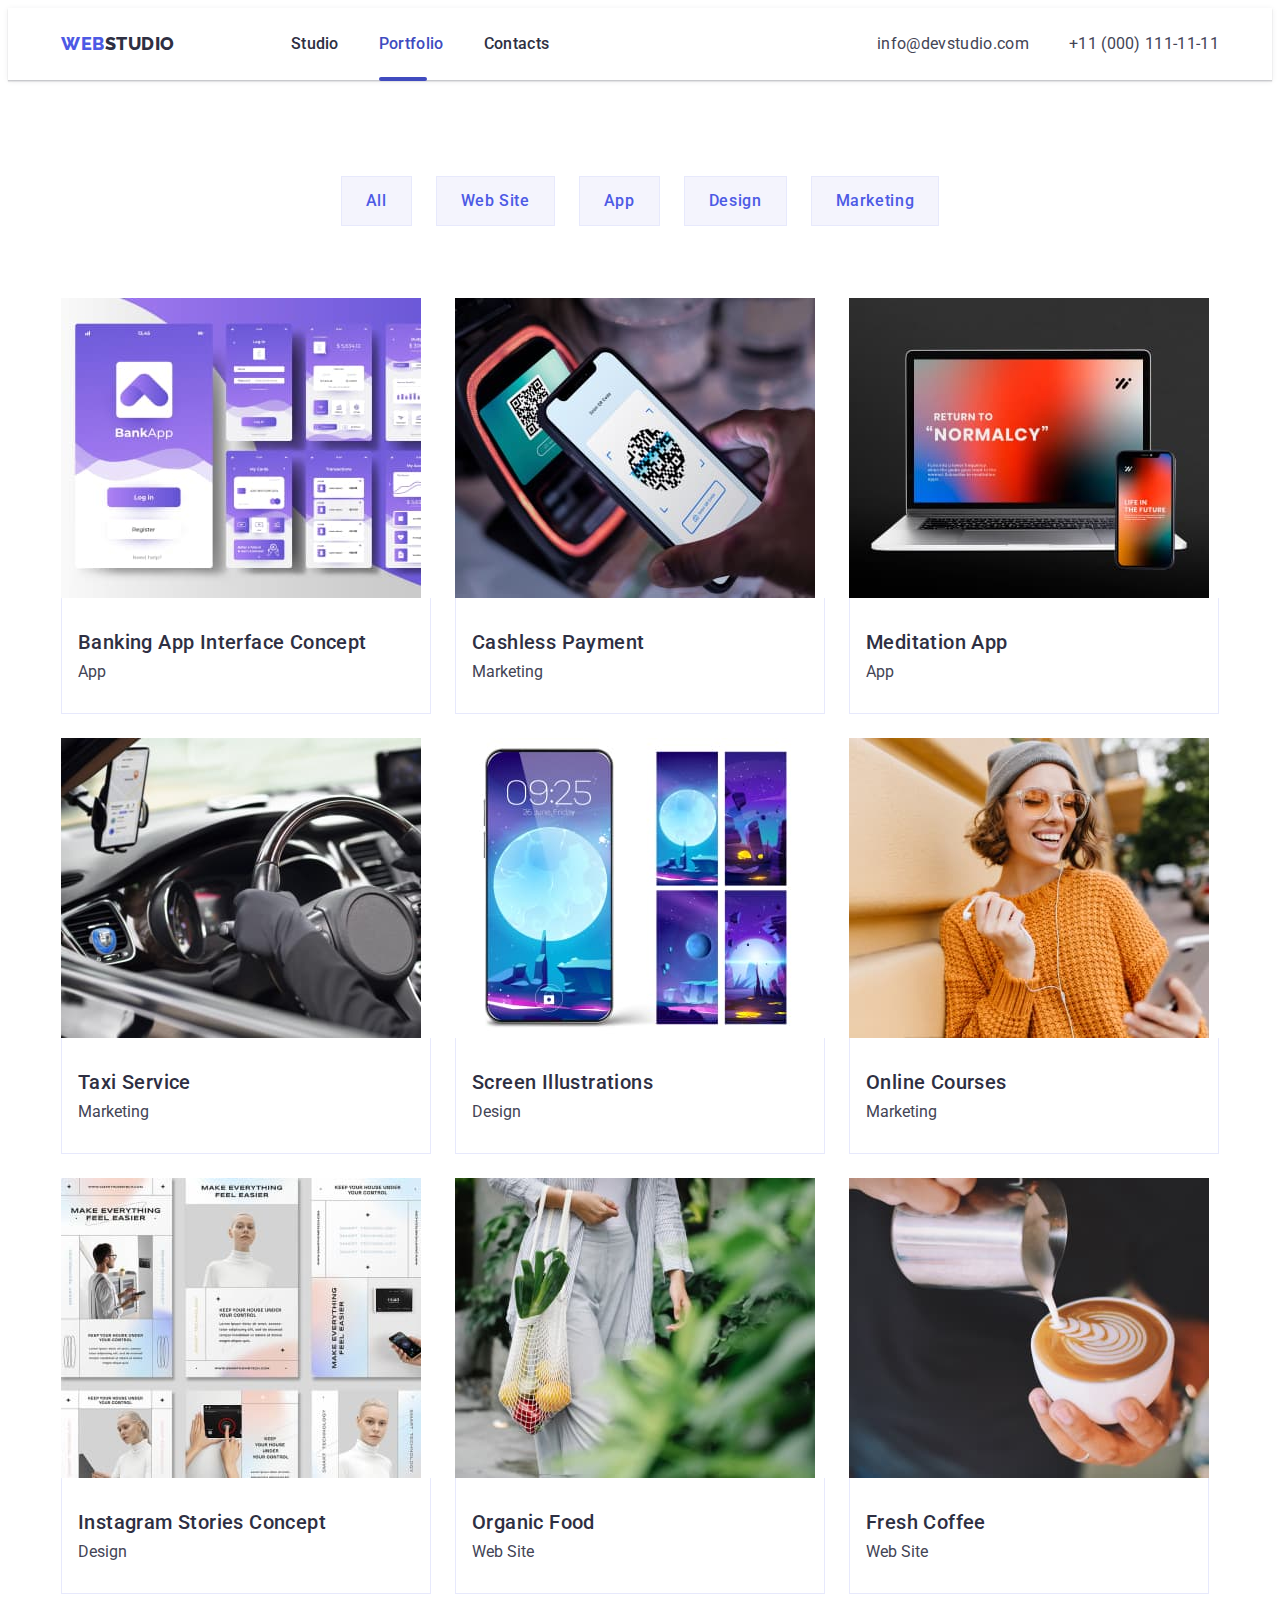
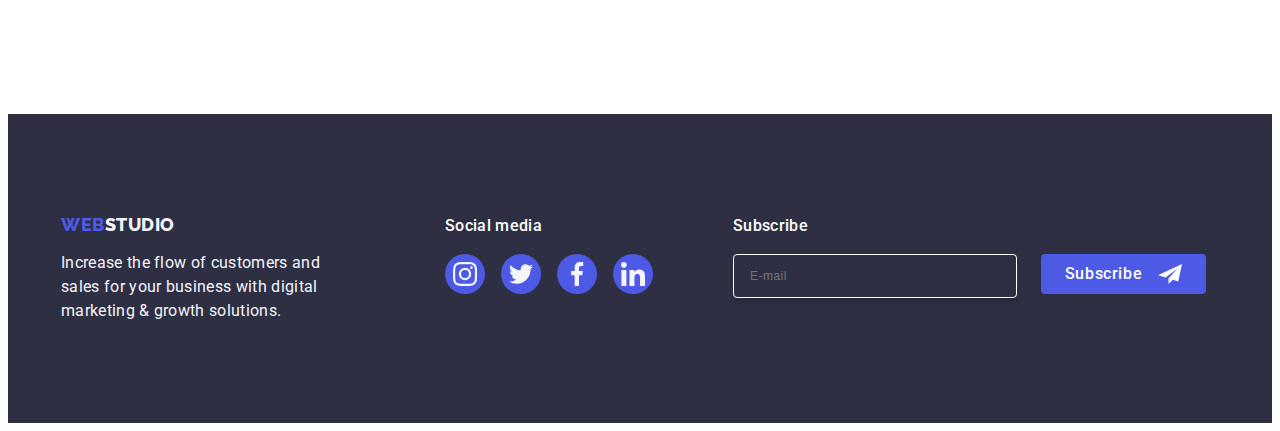
==== portfolio.html @ f2b0e75d "input" ====
<!DOCTYPE html>
<html lang="en">
  <head>
    <meta charset="UTF-8" />
    <meta name="viewport" content="width=device-width, initial-scale=1.0" />
    <title>WebStudio</title>
    <link rel="preconnect" href="https://fonts.googleapis.com" />
    <link rel="preconnect" href="https://fonts.gstatic.com" crossorigin />
    <link
      href="https://fonts.googleapis.com/css2?family=Raleway:wght@800&family=Roboto:wght@400;500;700;900&display=swap"
      rel="stylesheet"
    />
    <link
      rel="stylesheet"
      href="https://cdnjs.cloudflare.com/ajax/libs/modern-normalize/2.0.0/modern-normalize.min.css"
      integrity="sha512-4xo8blKMVCiXpTaLzQSLSw3KFOVPWhm/TRtuPVc4WG6kUgjH6J03IBuG7JZPkcWMxJ5huwaBpOpnwYElP/m6wg=="
      crossorigin="anonymous"
      referrerpolicy="no-referrer"
    />
    <link rel="stylesheet" href="./css/common.css" />
    <link rel="stylesheet" href="./css/reset.css" />
    <link rel="stylesheet" href="./css/styles.css" />
  </head>
  <body>
    <!-- Header section-->
    <header class="header">
      <div class="header-container container">
        <nav class="header-nav">
          <a class="logo link" href="./index.html">
            Web<span class="header-logo">Studio</span>
          </a>
          <ul class="header-list list">
            <li class="header-item">
              <a class="header-link link" href="./index.html">Studio</a>
            </li>
            <li class="header-item">
              <a class="header-link current link" href="./portfolio.html"
                >Portfolio</a
              >
            </li>
            <li class="header-item">
              <a class="header-link link" href="">Contacts</a>
            </li>
          </ul>
        </nav>
        <address class="header-address">
          <ul class="header-social list">
            <li class="header-post list">
              <a
                class="header-social-link link"
                href="mailto:info@devstudio.com"
                >info@devstudio.com</a
              >
            </li>

            <li class="header-phone list">
              <a class="header-social-link link" href="tel:+110001111111">
                +11 (000) 111-11-11
              </a>
            </li>
          </ul>
        </address>
      </div>
    </header>

    <main>
      <!-- Portfolio section-->
      <section class="portfolio">
        <div class="container">
          <h1 class="portfolio-title visually-hidden">Portfolio</h1>

          <ul class="portfolio-button-list list">
            <li class="portfolio-item">
              <button class="portfolio-button" type="button">All</button>
            </li>
            <li class="portfolio-item">
              <button class="portfolio-button" type="button">Web Site</button>
            </li>
            <li class="portfolio-item">
              <button class="portfolio-button" type="button">App</button>
            </li>
            <li class="portfolio-item">
              <button class="portfolio-button" type="button">Design</button>
            </li>
            <li class="portfolio-item">
              <button class="portfolio-button" type="button">Marketing</button>
            </li>
          </ul>

          <ul class="product-nav list">
            <li class="product-card">
              <a class="card-link link" href="">
                <div class="position-wrapper">
                  <img
                    src="./images/portfolio/img-1.jpg"
                    width="360"
                    alt="app"
                  />
                  <p class="overlay-text">
                    14 Stylish and User-Friendly App Design Concepts · Task
                    Manager App · Calorie Tracker App · Exotic Fruit Ecommerce
                    App · Cloud Storage App
                  </p>
                </div>
                <div class="gal-product">
                  <h2 class="section-title">Banking App Interface Concept</h2>
                  <p class="product-text">App</p>
                </div>
              </a>
            </li>
            <li class="product-card">
              <a class="card-link link" href="">
                <div class="position-wrapper">
                  <img
                    src="./images/portfolio/img-2.jpg"
                    width="360"
                    alt="telepfon"
                  />
                  <p class="overlay-text">
                    14 Stylish and User-Friendly App Design Concepts · Task
                    Manager App · Calorie Tracker App · Exotic Fruit Ecommerce
                    App · Cloud Storage App
                  </p>
                </div>
                <div class="gal-product">
                  <h2 class="section-title">Cashless Payment</h2>
                  <p class="product-text">Marketing</p>
                </div>
              </a>
            </li>
            <li class="product-card">
              <a class="card-link link" href="">
                <div class="position-wrapper">
                  <img
                    src="./images/portfolio/img-3.jpg"
                    width="360"
                    alt="computer"
                  />
                  <p class="overlay-text">
                    14 Stylish and User-Friendly App Design Concepts · Task
                    Manager App · Calorie Tracker App · Exotic Fruit Ecommerce
                    App · Cloud Storage App
                  </p>
                </div>
                <div class="gal-product">
                  <h2 class="section-title">Meditation App</h2>
                  <p class="product-text">App</p>
                </div>
              </a>
            </li>
            <li class="product-card">
              <a class="card-link link" href="">
                <div class="position-wrapper">
                  <img
                    src="./images/portfolio/img-4.jpg"
                    width="360"
                    alt="car"
                  />
                  <p class="overlay-text">
                    14 Stylish and User-Friendly App Design Concepts · Task
                    Manager App · Calorie Tracker App · Exotic Fruit Ecommerce
                    App · Cloud Storage App
                  </p>
                </div>
                <div class="gal-product">
                  <h2 class="section-title">Taxi Service</h2>
                  <p class="product-text">Marketing</p>
                </div>
              </a>
            </li>
            <li class="product-card">
              <a class="card-link link" href="">
                <div class="position-wrapper">
                  <img
                    src="./images/portfolio/img-5.jpg"
                    width="360"
                    alt="moon"
                  />
                  <p class="overlay-text">
                    14 Stylish and User-Friendly App Design Concepts · Task
                    Manager App · Calorie Tracker App · Exotic Fruit Ecommerce
                    App · Cloud Storage App
                  </p>
                </div>
                <div class="gal-product">
                  <h2 class="section-title">Screen Illustrations</h2>
                  <p class="product-text">Design</p>
                </div>
              </a>
            </li>
            <li class="product-card">
              <a class="card-link link" href="">
                <div class="position-wrapper">
                  <img
                    src="./images/portfolio/img-6.jpg"
                    width="360"
                    alt="girl"
                  />
                  <p class="overlay-text">
                    14 Stylish and User-Friendly App Design Concepts · Task
                    Manager App · Calorie Tracker App · Exotic Fruit Ecommerce
                    App · Cloud Storage App
                  </p>
                </div>
                <div class="gal-product">
                  <h2 class="section-title">Online Courses</h2>
                  <p class="product-text">Marketing</p>
                </div>
              </a>
            </li>
            <li class="product-card">
              <a class="card-link link" href="">
                <div class="position-wrapper">
                  <img
                    src="./images/portfolio/img-7.jpg"
                    width="360"
                    alt="pages"
                  />
                  <p class="overlay-text">
                    14 Stylish and User-Friendly App Design Concepts · Task
                    Manager App · Calorie Tracker App · Exotic Fruit Ecommerce
                    App · Cloud Storage App
                  </p>
                </div>
                <div class="gal-product">
                  <h2 class="section-title">Instagram Stories Concept</h2>
                  <p class="product-text">Design</p>
                </div>
              </a>
            </li>
            <li class="product-card">
              <a class="card-link link" href="">
                <div class="position-wrapper">
                  <img
                    src="./images/portfolio/img-8.jpg"
                    width="360"
                    alt="organic food"
                  />
                  <p class="overlay-text">
                    14 Stylish and User-Friendly App Design Concepts · Task
                    Manager App · Calorie Tracker App · Exotic Fruit Ecommerce
                    App · Cloud Storage App
                  </p>
                </div>
                <div class="gal-product">
                  <h2 class="section-title">Organic Food</h2>
                  <p class="product-text">Web Site</p>
                </div>
              </a>
            </li>
            <li class="product-nav">
              <a class="card-link link" href="">
                <div class="position-wrapper">
                  <img
                    src="./images/portfolio/img-9.jpg"
                    width="360"
                    alt="cup of Coffee"
                  />
                  <p class="overlay-text">
                    14 Stylish and User-Friendly App Design Concepts · Task
                    Manager App · Calorie Tracker App · Exotic Fruit Ecommerce
                    App · Cloud Storage App
                  </p>
                </div>
                <div class="gal-product">
                  <h2 class="section-title">Fresh Coffee</h2>
                  <p class="product-text">Web Site</p>
                </div>
              </a>
            </li>
          </ul>
        </div>
      </section>
    </main>
    <!-- Footer section-->
    <footer class="footer">
      <div class="container">
        <div class="footer-left">
          <a class="logo link" href="./index.html">
            Web<span class="footer-link">Studio</span>
          </a>
          <p class="footer-text">
            Increase the flow of customers and sales for your business with
            digital marketing & growth solutions.
          </p>
        </div>
        <div class="footer-center">
          <p class="media-text">Social media</p>
          <ul class="footer-list-icon list">
            <li class="footer-item-icon">
              <a href="" class="footer-icon-link">
                <svg class="footer-social-icon" width="24" height="24">
                  <use href="./images/icons.svg#icon-instagram"></use>
                </svg>
              </a>
            </li>
            <li class="footer-item-icon">
              <a href="" class="footer-icon-link">
                <svg class="footer-social-icon" width="24" height="24">
                  <use href="./images/icons.svg#icon-twitter"></use>
                </svg>
              </a>
            </li>
            <li class="footer-item-icon">
              <a href="" class="footer-icon-link">
                <svg class="footer-social-icon" width="24" height="24">
                  <use href="./images/icons.svg#icon-facebook"></use>
                </svg>
              </a>
            </li>
            <li class="footer-item-icon">
              <a href="" class="footer-icon-link">
                <svg class="footer-social-icon" width="24" height="24">
                  <use href="./images/icons.svg#icon-linkedin"></use>
                </svg>
              </a>
            </li>
          </ul>
        </div>
        <div class="footer-right">
          <p class="media-text">Subscribe</p>

          <form class="footer-form" name="subscribe-form">
            <label class="footer-label" for="subscribe_user_email">
              <input
                class="footer-input"
                type="email"
                name="subscribe-user-email"
                placeholder="E-mail"
                required
              />
            </label>
            <button class="footer-btn" type="submit">
              Subscribe
              <svg class="footer-subsc-icon" width="24" height="24">
                <use href="./images/icons.svg#icon-subscribe"></use>
              </svg>
            </button>
          </form>
        </div>
      </div>
    </footer>

    <!-- Libs -->
    <script src="./js/inputmask.min.js"></script>
    <!-- Custom js files -->
    <script src="./js/form.js"></script>
    <script src="./js/modal.js"></script>
  </body>
</html>
---- css/common.css ----
:root {
    --primary-font: Roboto, sans-serif;
    --secondary-font: Raleway, sans-serif;
    --text-color: #434455;
    --color-primary: #FFFFFF;
    --text-color-secondary: #4D5AE5;
    --color-secondary: #404bbf;
    --accent-color: #2E2F42;
    --color-light: #F4F4FD;
    --icon-second: #8E8F99;
    --icon-color-button: #31D0AA;
   
    /* Other */
    --items: 4;
    --indent-col: 32px;
    --indent-row: 32px;
    --idx-icon: 10;
    --idx-header: 100;
    --idx-modal: 1000;
    
    --trns-fast: 300ms ease;
    --trns-slow: 800ms ease-out;
}


img {
    display: block;
}
body {
    font-family: var(--primary-font);
    color: var(--text-color);
    background-color: var(--color-primary);
}

a {
    text-decoration: none;
}
 .container {
    max-width: 1158px;
    margin-left: auto;
    margin-right: auto ;
    padding-left: 15px;
    padding-right: 15px;
} 
.visually-hidden {
    position: absolute;
    width: 1px;
    height: 1px;
    margin: -1px;
    border: 0;
    padding: 0;
    white-space: nowrap;
    clip-path: inset(100%);
    clip: rect(0 0 0 0);
    overflow: hidden;
}
/* Overlay text styles */
.overlay {
    position: absolute;
    top: 0;
    left: 0;
    transform: translateY(100%);

    width: 100%;
    height: 100%;
    padding: 40px;
    display: flex;
    align-items: center;
    justify-content: center;

    background-image: linear-gradient rgba(46, 47, 66, 0.7),rgba(46,47,66,0.7);
    backdrop-filter: blur(8px);
    border-radius: 15px 15px 0px 0px;

    transition: transform var(--trns-slow);
}
---- css/styles.css ----
/* Header */
.header {
    background-color: var(--color-primary);
    box-shadow: 0px 2px 1px rgba(46, 47, 66, 0.08), 0px 1px 1px rgba(46, 47, 66, 0.16), 0px 1px 6px rgba(46, 47, 66, 0.08);
}

.header-nav {
    display: inline-flex;
    align-items: center;
    gap: 40px;
}
.header-container {
    display: flex;
    align-items: center;
    justify-content: space-between;
}
.logo {
    color: var(--text-color-secondary);
    font-size: 18px;
    font-family: var(--secondary-font);
    font-weight: 800;
    letter-spacing: 0.54px;
    line-height: 1.17;
    text-transform: uppercase;
    display: flex;
    align-items: center;
    margin-right: 76px;
 
}

.header-logo {
    color: var(--accent-color);
}

.header-list {
    display: flex;
    align-items: center;
    justify-content: space-between;
    gap: 40px;
    color: var(--color-secondary);
}

.header-item {
    color: var(--accent-color);
    font-family: var(--primary-font);
    font-size: 16px;
    line-height: 24px;
    font-weight: 500;
    letter-spacing: 0.32px;
}

.header-link {
    font-weight: 500;
    font-size: 16px;
    line-height: 1.5;
    letter-spacing: 0.02em;
    color: var(--color-secondary);
    display: block;
    padding: 24px 0;
    position: relative;
    transition: color 250ms cubic-bezier(0.4, 0, 0.2, 1);
}

.header-link::after {
    content: "";
    position: absolute;
    
    display: block;
    width: 48px;
    height: 4px;
    left: 0;
    bottom: -1px;
    border-radius: 2px;

}
.header-link.current::after,
.header-link:active::after {
    background-color: var(--color-secondary);
}
.header-address {
   font-style: normal;
}

.header-social {
    display: flex;
    gap: 40px;
}
.wrapper{
    display: flex;
    align-items: flex-start;
    gap: 40px;
}
.header-post {
    transition: color 250ms cubic-bezier(0.4, 0, 0.2, 1);
}

.header-post-wrapper {
    display: flex;
}
.header-post-wrapper {
    display: flex;
}
.header-social-link {
    line-height: 1.5;
    letter-spacing: 0.02em;
    color: var(--text-color);
    display: block;
    padding: 24px 0;
    transition: color 250ms cubic-bezier(0.4, 0, 0.2, 1);
}

.header-phone {}

header-nav > ul {
    list-style: none;
}
.header-item > a {
    color: var(--accent-color);
    font-size: 16px;
    font-family: var(--primary-font);
    font-weight: 500;
    letter-spacing: 0.32px;
    line-height: 24px;
}
.header-link.current{
    color: var(--color-secondary);
}
.header-social > a {
    font-family: var(--primary-font);
    font-size: 16px;
    font-weight: 400;    
}

.header-social-link:hover, 
.header-social-link:focus {
    color: var(--color-secondary);
}

.header-nav .header-link:hover, 
.header-nav .header-link:focus {
    color: var(--color-secondary);
}

/* Hero section*/

.hero {
    background: var(--accent-color);
    padding: 188px 0;
    
   
    background-image: linear-gradient(rgba(46, 47, 66, 0.7), rgba(46, 47, 66, 0.7)), url(../images/hero/img-name.jpg);
    width: 1440px;
    background-repeat: no-repeat;
    background-position: center;
    background-size: cover;
    margin: 0 auto;
    max-width: 1440px;
    flex-shrink: 0;
    
}

.hero-title {
    color: var(--color-primary);
    
    font-family: var(--primary-font);
    font-size: 56px;
    font-weight: 700;
    letter-spacing: 1.12px;
    line-height: 1.07;
    text-align: center;
    
    letter-spacing: 0.02em;
    
    
    display: block;
    margin: 0 auto;
    max-width: 496px;
    text-align: center;
    margin-bottom: 48px;
    font-style: normal;
    

}
.hero-button {
    font-family: var(--primary-font);
    background: var(--text-color-secondary);
    color: var(--color-primary);
    font-weight: 500;
    font-size: 16px;
    line-height: 1.5;
    letter-spacing: 0.04em; 
    display: block;
    min-width: 169px;
    height: 56px;
    border: none;
    border-radius: 4px;
    margin: 0 auto;
    transition: background-color 250ms  cubic-bezier(0.4, 0, 0.2, 1);
}

.hero-button:hover,
.hero-button:focus {
    background-color: var(--color-secondary);
}
 
/* Feature section*/
.feature {
    padding: 120px 0;
}
.feature-wrapper {
    display: flex;
    align-items: center;
    justify-content: center;
    height: 112px;
    background-color: var(--color-light);
    border-radius: 4px;
    margin-bottom: 8px;

}
.feature-title {
    font-weight: 500;
    font-size: 20px;
    line-height: 1.2;
    letter-spacing: 0.02em;
    color: var(--accent-color);
}

.feature-icon {
    flex-shrink: 0;    
}
.feature-list {
    display: flex;
    gap: 24px; 
    align-items: center;
    justify-content: space-between;
}

.feature-item {
    flex-basis: calc((100% - 72px) / 4);

}

.feature-subtitle {
    font-weight: 500;
    font-size: 20px;
    letter-spacing: 0.02em;
    line-height: 1.2;
    color: var(--accent-color);
    margin-bottom: 8px;
}

.feature-text {
    line-height: 1.5;
    letter-spacing: 0.02em;
}


/* Made section */

.made {
    padding: 0 0 120px;
}
.made-subtitle {
    font-size: 36px;
    line-height: 1.11;
    text-align: center;
    text-transform: capitalize;
    color: var(--accent-color);
    margin-bottom: 72px;
}
.made-list {
    display: flex;
    gap: 24px;
}
.made-item {
    width: calc((100% - 48px) / 3);
}



/* Team section */

.team {
    background-color: var(--color-light);
    padding: 120px 0;
}
.team-img{

}
.team-title {
    font-size: 36px;
    line-height: 1.11;
    text-align: center;
    letter-spacing: 0.02em;
    text-transform: capitalize;
    color: var(--accent-color);;
    margin-bottom: 72px;
}

.team-list {
    display: flex;
    gap: 24px;
}

.team-item {
    background-color: var(--color-primary);
    width: calc((100% - 72px) / 4);
    border-radius: 0px 0px 4px 4px;
    box-shadow: 0px 1px 6px rgba(46, 47, 66, 0.08),
        0px 1px 1px rgba(46, 47, 66, 0.16),
        0px 2px 1px rgba(46, 47, 66, 0.08);
}
.team-wrapper{
    padding: 32px 0;
}
.team-subtitle {
    font-weight: 500;
    font-size: 20px;
    line-height: 1.2;
    letter-spacing: 0.02em;
    color: var(--accent-color);
    text-align: center;
    margin-bottom: 8px
}

.team-text {
    font-size: 16px;
    line-height: 1.5;
    letter-spacing: 0.02em;
    text-align: center;
    margin-bottom: 8px
}
.social-list-icon{
    display: flex;
    gap: 24px;
    justify-content: center;
    
}

.social-link-icon{
    display: flex;
    width: 100%;
    height: 100%;
    background-color: var(--text-color-secondary);
    border-radius: 50%;
    align-items: center;
    justify-content: center;
    transition: background-color 250ms cubic-bezier(0.4, 0, 0.2, 1);

}

.social-link-icon:hover,
.social-link-icon:focus {
    background-color: var(--color-secondary);
}
.social-icon {
    fill: var(--color-light);
    width: 16px;
    height: 16px;
}
.social-item-icon{
    width: 40px;
    height: 40px;
}

.social-list-icon:hover,
.social-list-icon:focus {
color: var(--icon-color-button);
}
/* Customers section */
.customers{
    padding: 120px 0;
}
.customers-title{
    font-size: 36px;
    line-height: 1.11;
    text-align: center;
    letter-spacing: 0.02em;
    text-transform: capitalize;
    color: var(--accent-color);
    margin-bottom: 72px;
}
.customers-list {
    display: flex;
    gap: 24px;
    width: 100%;
    height: 100%;
    justify-content: center;
    align-items: center;
    
}
.customers-item{
    height: 88px;
    width: calc((100% - 120px) / 6);
    color: var(--icon-second);
}
.customers-link{
    width: 100%;
    height: 100%;
    border: 1px solid var(--icon-second);
    border-radius: 4px;
    display: flex;
    align-items: center;
    justify-content: center;
    color: var(--icon-second);
    fill: currentColor;
    transition: border-color 250ms cubic-bezier(0.4, 0, 0.2, 1),
        color 250ms cubic-bezier(0.4, 0, 0.2, 1);
}
.customers-link:hover {
    border-color: var(--color-secondary);
    color: var(--color-secondary);
}
.customers-link:focus {
    border-color: var(--color-secondary);
    color: var(--color-secondary);
}

.customers-icon{
    fill: currentColor;
}

/* Portfolio section */
 
.portfolio {
    padding-top: 96px;
    padding-bottom: 120px;
}



.portfolio-button-list {
    display: flex;
    justify-content: center;
    gap: 24px;
    margin-bottom: 72px;
    
 }

.portfolio-item {
    
}

.portfolio-button {
    font-family: var(--primary-font);
    font-weight: 500;
    font-size: 16px;
    line-height: 1.5;
    letter-spacing: 0.04em;
    color: var(--text-color-secondary);
    background-color: var(--color-light);
    cursor: pointer;
    padding: 12px 24px;
    border: 1px solid #e7e9fc;
    transition: color 250ms cubic-bezier(0.4, 0, 0.2, 1),
    background-color 250ms cubic-bezier(0.4, 0, 0.2, 1),
    border-color 250ms cubic-bezier(0.4, 0, 0.2, 1),
    box-shadow 250ms cubic-bezier(0.4, 0, 0.2, 1);

 }
.portfolio-button:hover, 
.portfolio-button:focus {
    color: var(--color-primary);
    background-color: var(--color-secondary);
    border: 1px solid;
    border-radius: 4px;
    border: 1px solid transparent;
    box-shadow: 0px 3px 1px rgba(0, 0, 0, 0.1), 0px 2px 1px rgba(0, 0, 0, 0.08), 0px 2px 2px rgba(0, 0, 0, 0.12);
    transform: translateY(0%);
    transform: translateY(0%);
}
.product-nav {
    display: flex;
    flex-wrap: wrap;
    column-gap: 24px;
    row-gap: 48px;
    gap: 24px;
 }
.position-wrapper {
    position: relative;
    overflow: hidden;
}
.product-card {
    width: calc((100% - 48px) / 3);
 }

.card-link {
    display: block;
    transition: box-shadow 250ms cubic-bezier(0.4, 0, 0.2, 1);
}
.card-link:hover,
.card-link:focus{
    box-shadow: 0px 1px 6px rgba(46, 47, 66, 0.08), 0px 1px 1px rgba(46, 47, 66, 0.16), 0px 2px 1px rgba(46, 47, 66, 0.08);

}
.card-link:hover .overlay-text,
.card-link:focus .overlay-text {
    transform: translateY(0%);
}
.gal-product {
    padding: 32px 16px;
    border: 1px solid #e7e9fc;
    border-top: none;  
}

.section-title {
    font-weight: 500;
    font-size: 20px;
    line-height: 1.2;
    letter-spacing: 0.02em;
    color: var(--accent-color);
    margin-bottom: 8px;
 }

.overlay-text {
    position: absolute;
    top: 0;
    left: 0;
    width: 100%;
    height: 100%;
    display: flex;
    justify-content: center;
    padding: 40px 32px;
    transform: translateY(100%);
    color: var(--color-light);
    font-family: Roboto;
    font-size: 16px;
    line-height: 24px;
    letter-spacing: 0.32px;
    background-color: var(--text-color-secondary);
    transition: transform 250ms cubic-bezier(0.4, 0, 0.2, 1); 
 }
.product-text{
    color: var(--text-color);
}
.gal-product .product-text,
.gal-product .section-title {
    text-align: left;
}

    /*Footer*/
.footer{
   background: var(--accent-color); 
}
.footer > .container{
    display: flex;
    align-items: baseline;
    padding: 100px 0;
}

.footer-left {
    margin-right: 120px; 
}
.footer-center { 
      margin-right: 80px;   
}
footer .logo {
    display: inline-block;
    margin-bottom: 16px;
}

.footer-link {
    color: var(--color-light);
    display: inline-block;
}

.footer-text {
    color: var(--color-light);
    letter-spacing: 0.02em;
    line-height: 1.5;
    width: 264px;
}

.media-text {
    color: var(--color-primary);
    font-size: 16px;
    font-weight: 500;
    line-height: 1.5;
    letter-spacing: 0.02em;
    margin-bottom: 16px;

}
.footer-list-icon {
    display: flex;
    gap: 16px;
    justify-content: space-between;
}

.footer-item-icon {
    display: flex;
    align-items: center;
    justify-content: center;
    width: 40px;
    height: 40px;
    border-radius: 50%;
    transition: background-color 250ms cubic-bezier(0.4, 0, 0.2, 1);
}
.footer-icon-link {
    display: flex;
    align-items: center;
    justify-content: center;
    width: 100%;
    height: 100%;
    border-color: var(--text-color-secondary);
    border-radius: 50%;
    background-color: var(--text-color-secondary);
    transition: background-color 250ms cubic-bezier(0.4, 0, 0.2, 1);
}
.footer-icon-link:hover{
    background-color: var(--icon-color-button);
}
.footer-icon-link:focus{
    background-color: var(--icon-color-button);
}
.footer-social-icon {
    fill: var(--color-light);
}

.footer-form{
    display: flex;
    gap: 24px;
}
.footer-label{}

.footer-input{
    width: 264px;
    height: 40px;
    border: 1px solid var(--color-primary);
    background-color: transparent;
    font-size: 12px;
    line-height: 1.5;
    letter-spacing: 0.04em;
    padding-left: 16px;
    box-shadow: 0px 4px 4px 0px rgba(0, 0, 0, 0.15);
    border-radius: 4px;
    color: var(--color-primary);
}

.footer-btn{
    display: flex;
    justify-content: center;
    align-items: center;
    font-family: var(--primary-font);
    min-width: 165px;
    height: 40px;
    font-size: 16px;
    font-weight: 500;
    line-height: 1.5;
    letter-spacing: 0.04em;
    color: var(--color-primary);
    cursor: pointer;
    background-color: var(--text-color-secondary);
    border: none;
    border-radius: 4px;
    
}
.footer-subsc-icon{
    margin-left: 16px;
}
/**
  |============================
  | Modal window
  |============================
*/
.backdrop {
    position: fixed;
    top: 0;
    left: 0;
    width: 100%;
    height: 100%;
    
    background-color: rgba(46,47,66,0.4);
    backdrop-filter: blur(2px);
    transition: opacity 250ms cubic-bezier(0.4, 0, 0.2, 1), visibility 250ms cubic-bezier(0.4, 0, 0.2, 1);
}
.is-hidden {
    opacity: 0;
    pointer-events: none;
    visibility: hidden;
}



.modal {
    padding: 72px 24px 24px 24px;
    position: absolute;
    top: 50%;
    left: 50%;
    transform: translate(-50%, -50%) scale(1);
    width: 408px;
    min-height: 584px;
    box-shadow: 0px 1px 1px rgba(0, 0, 0, 0.14), 0px 1px 3px rgba(0, 0, 0, 0.12), 0px 2px 1px rgba(0, 0, 0, 0.2);
    border-radius: 4px;
    background-color: #fcfcfc;
    opacity: 1;
    transition: transform 250ms cubic-bezier(0.4,0,0.2,1);
}
.backdrop.is-hidden .modal {
    
    transform: translateX(-50%) translateY(-70%);
    transition-delay: 0s;
}

.modal-btn {
    position: absolute;
    top: 24px;
    right: 24px;
    width: 24px;
    height: 24px;

    display: flex;
    align-items: center;
    justify-content: center;

    color: var(--accent-color);
    padding: 0;
    background-color: #e7e9fc;
    border: 1px solid rgba(0, 0, 0, 0.1);
    cursor: pointer;
    border-radius: 50%;
    transition: background-color 250ms cubic-bezier(0.4, 0, 0.2, 1), border 250ms cubic-bezier(0.4, 0, 0.2, 1);
}
.modal-btn:hover,
.modal-btn:focus {
    background-color: var(--color-secondary);
    fill: #ffffff;
    border: none;
}

.modal-btn-icon {
    display: block;
    stroke: currentColor;
    transition: fill 250ms cubic-bezier(0.4, 0, 0.2, 1);
}
 /* Reviews form */
.modal-caption {
    font-weight: 500;
    font-size: 16px;
    line-height: 1.5em;
    text-align: center;
    letter-spacing: 0.02em;
    color: var(--accent-color);
    margin-bottom: 16px;
}
.modal-form{
    margin-left: 24px;
    margin-right: 24px;
    margin-bottom: 24px;
}
.modal-label {
    display: flex;
    margin-bottom: 4px;
    font-size: 12px;
        
    font-weight: 400;
    line-height: 1.17em;
    letter-spacing: -0.04em;
    color: rgba(64, 64, 64, 0.3);
}

.modal-field {
    position: relative;
    margin-bottom: 8px;
}

.modal-input {
    width: 100%;
   
    height: 58px;
    width: 100%;
     
        font-size: 18px;
        letter-spacing: -0.02em;
        color: #404040;
    
        border-radius: 4px;
        border: 2px solid rgba(17, 17, 17, 0.05);
        box-shadow: 0px 5px 5px 0px rgba(0, 0, 0, 0.03);
        outline: transparent;
        transition: border-color var(--trns-fast);
}

.modal-icon {}

.error {}

.warning {}

.modal-coment {
    margin-bottom: 8px;
}

.modal-coment-field {
    display: block;
    width: 100%;
    height: 137px;
    padding: 22px 24px;

    font-size: 12px;
    letter-spacing: -0.02em;

    border-radius: 13px;
    border: 2px solid rgba(46, 47, 66, 0.04);
    outline: transparent;
    resize: none;
    transition: border-color var(--trns-fast);
}
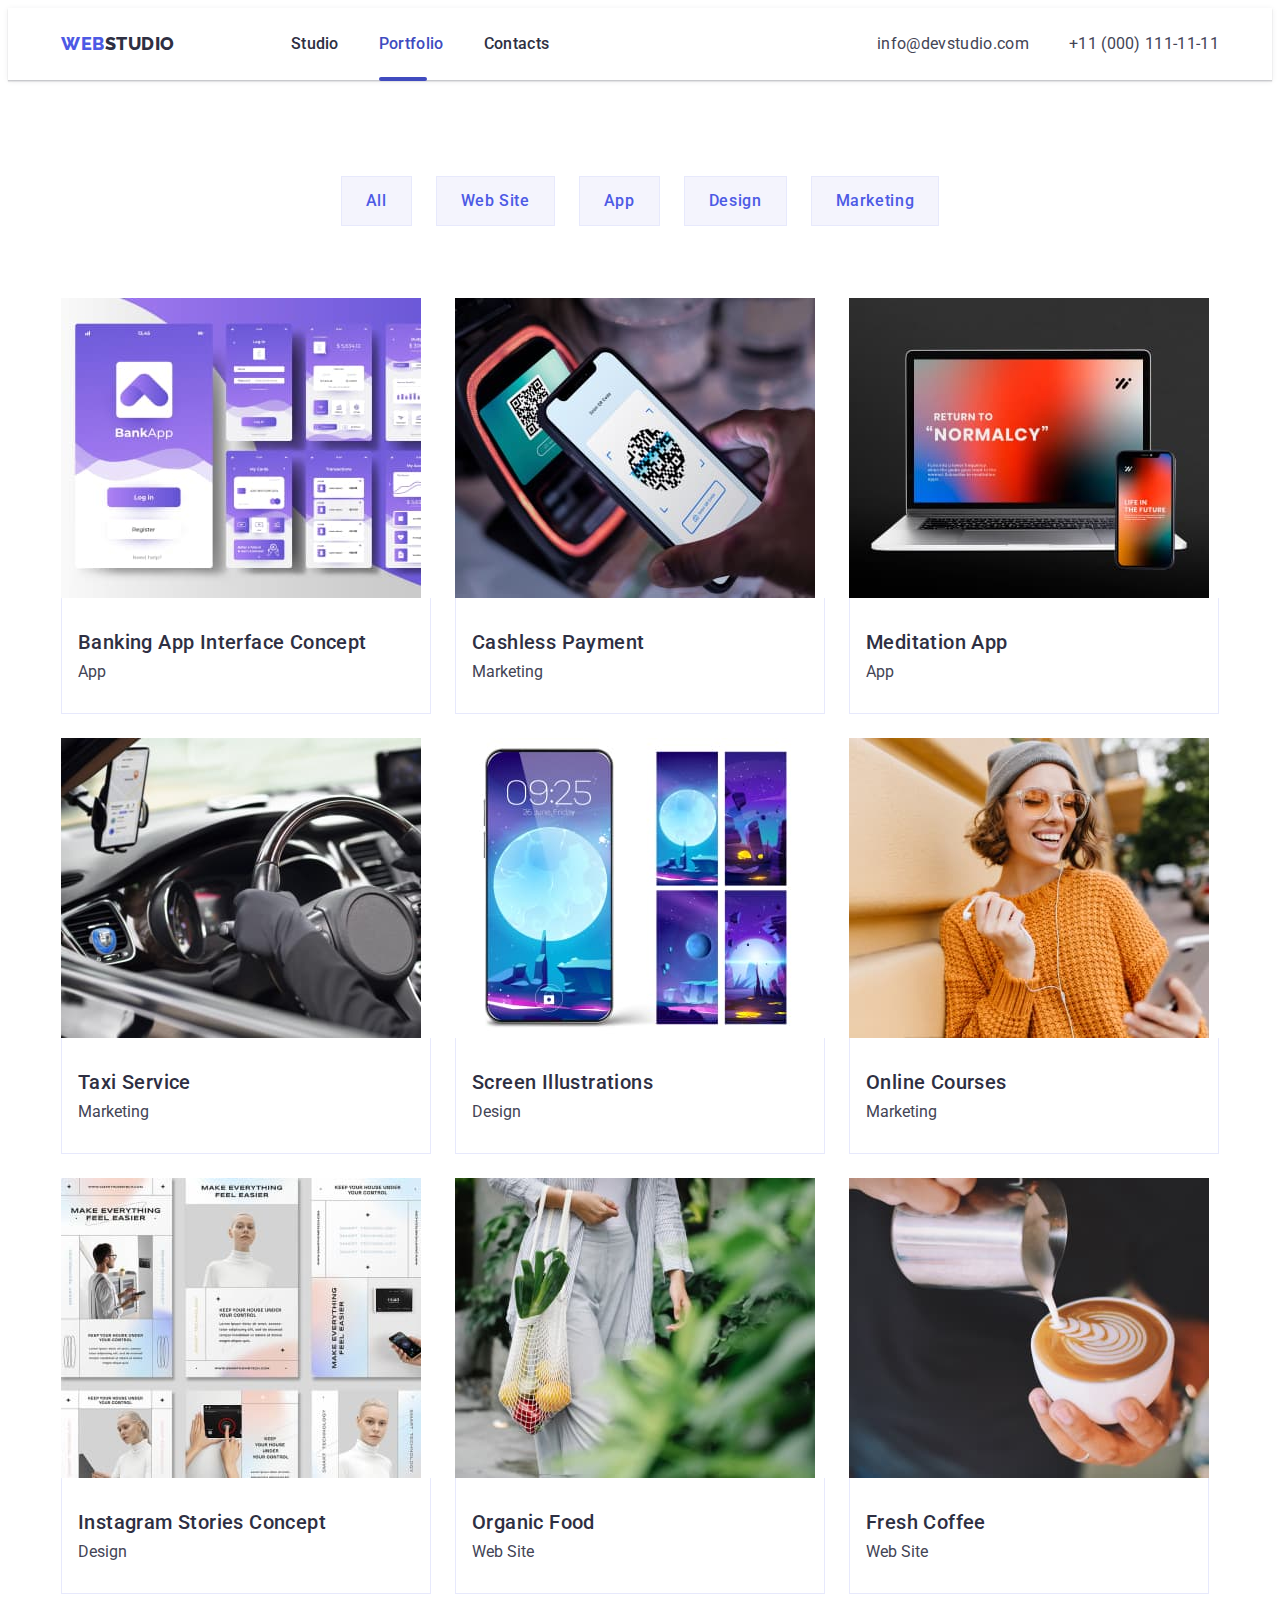
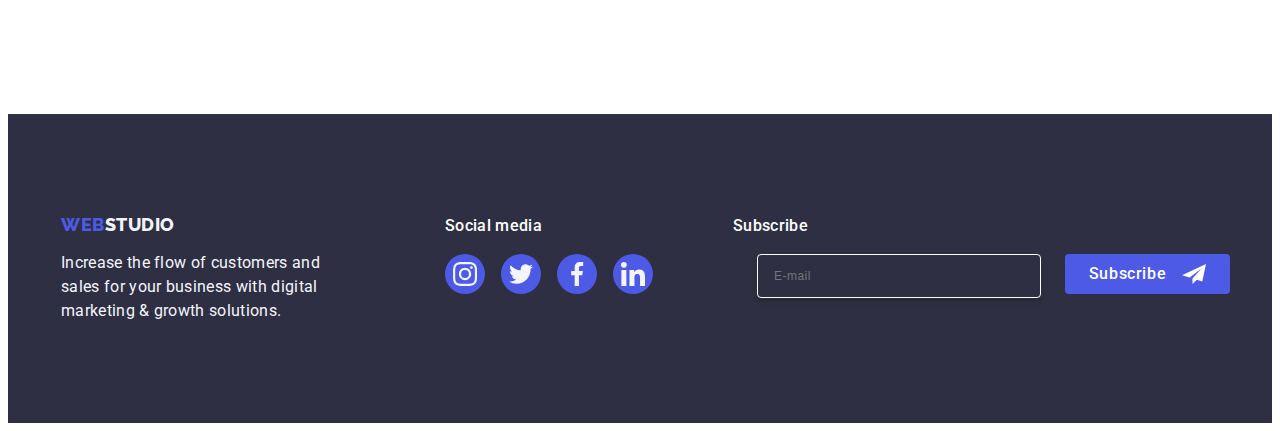
==== commit 4d98ed8e: "footer" ====
--- a/portfolio.html
+++ b/portfolio.html
@@ -321,15 +321,13 @@
           <p class="media-text">Subscribe</p>
 
           <form class="footer-form" name="subscribe-form">
-            <label class="footer-label" for="subscribe_user_email">
-              <input
-                class="footer-input"
-                type="email"
-                name="subscribe-user-email"
-                placeholder="E-mail"
-                required
-              />
-            </label>
+            <label class="footer-label" for=""></label>
+            <input
+              class="footer-input"
+              type="email"
+              placeholder="E-mail"
+              required
+            />
             <button class="footer-btn" type="submit">
               Subscribe
               <svg class="footer-subsc-icon" width="24" height="24">
--- a/css/styles.css
+++ b/css/styles.css
@@ -653,9 +653,11 @@
     border: none;
     border-radius: 4px;
     
+    
 }
 .footer-subsc-icon{
     margin-left: 16px;
+    
 }
 /**
   |============================
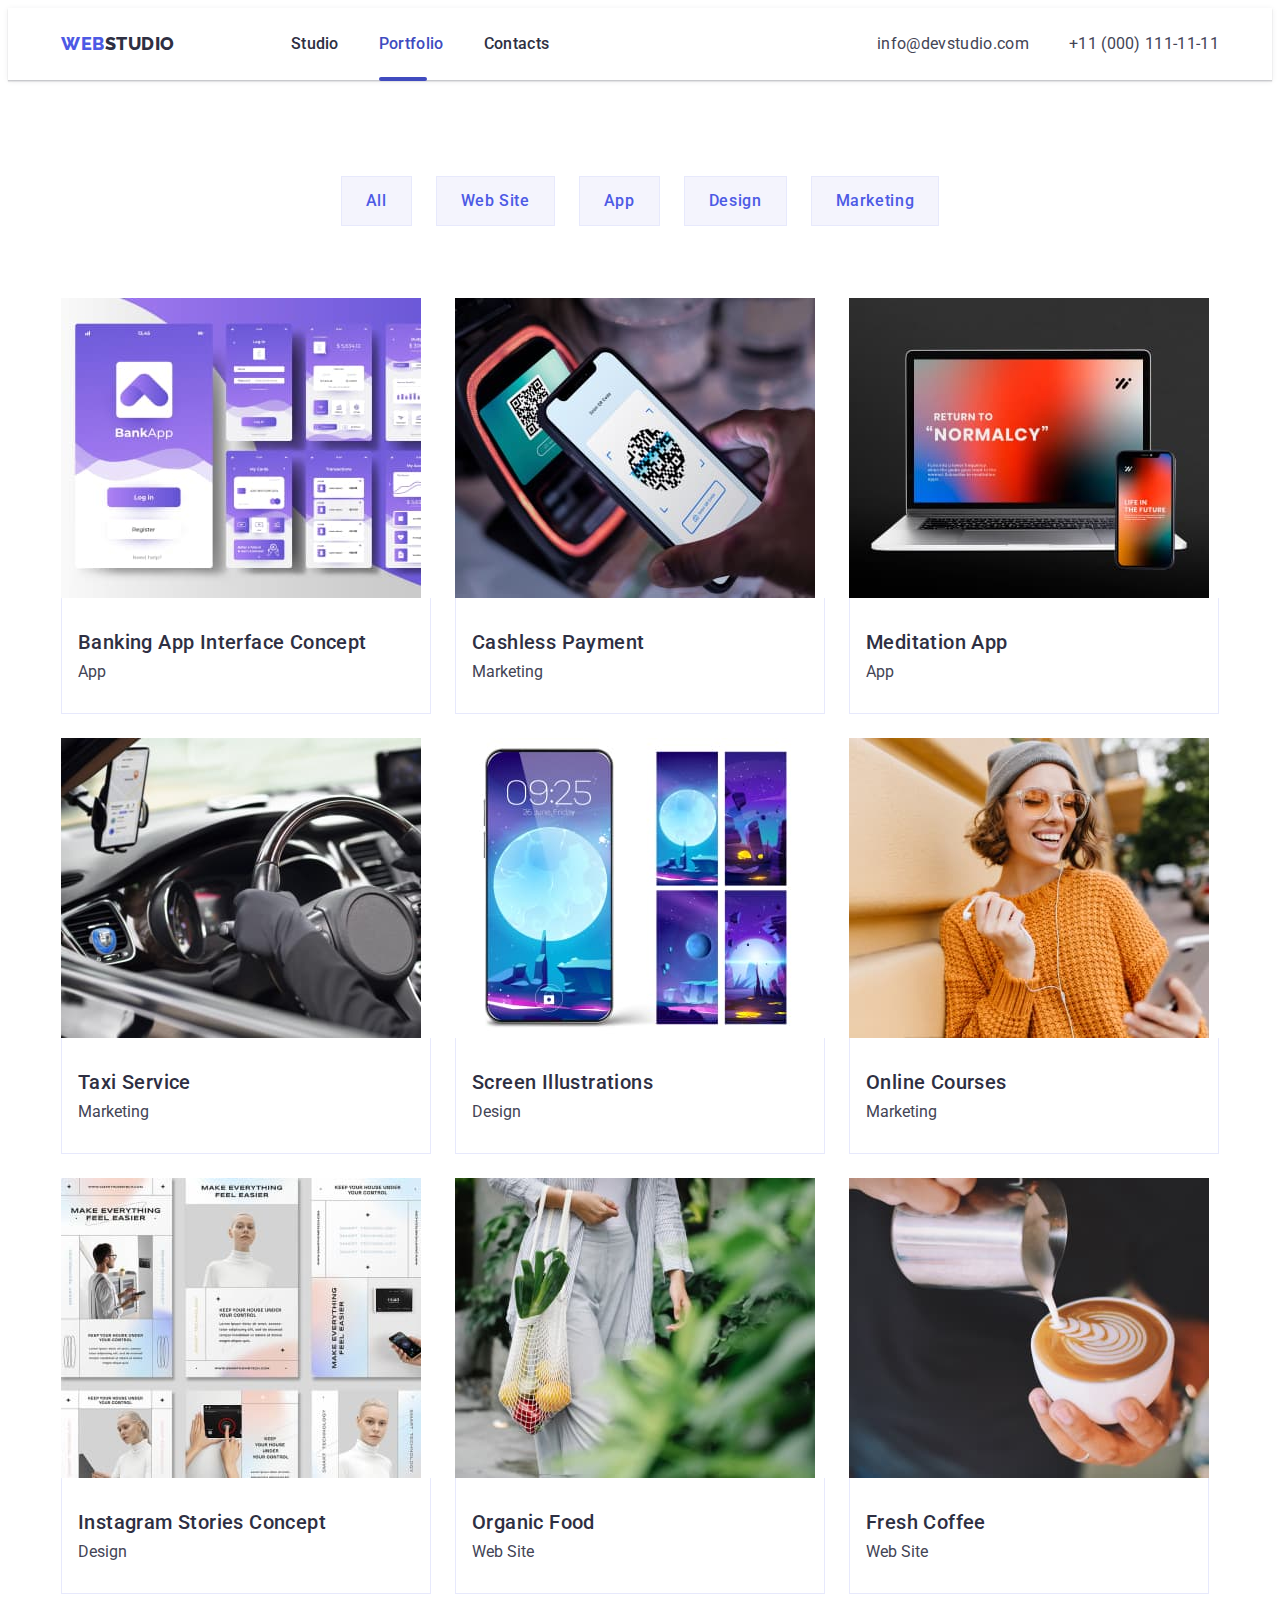
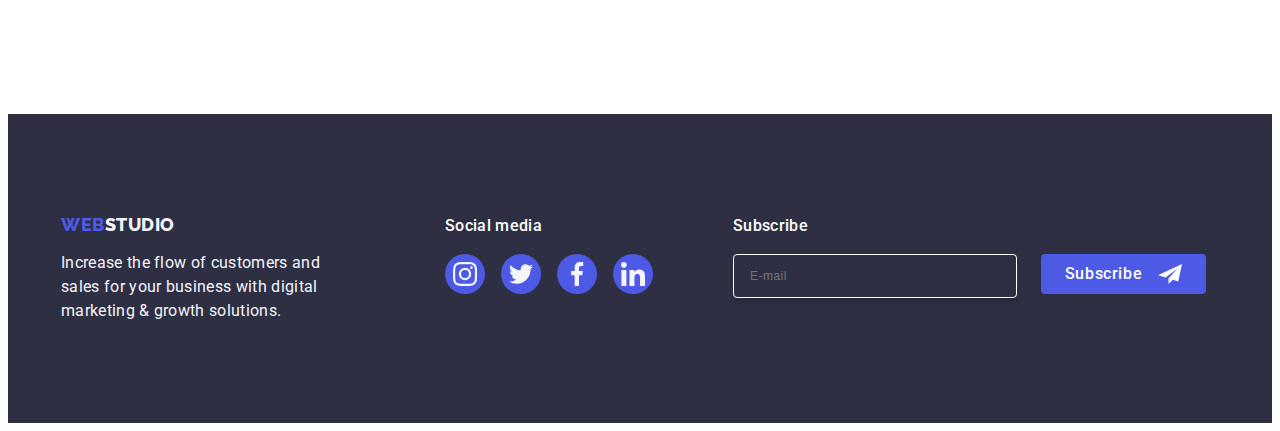
==== commit c18118ff: "portfolio" ====
--- a/portfolio.html
+++ b/portfolio.html
@@ -321,13 +321,9 @@
           <p class="media-text">Subscribe</p>
 
           <form class="footer-form" name="subscribe-form">
-            <label class="footer-label" for=""></label>
-            <input
-              class="footer-input"
-              type="email"
-              placeholder="E-mail"
-              required
-            />
+            <label class="footer-label">
+              <input class="footer-input" type="email" placeholder="E-mail" />
+            </label>
             <button class="footer-btn" type="submit">
               Subscribe
               <svg class="footer-subsc-icon" width="24" height="24">
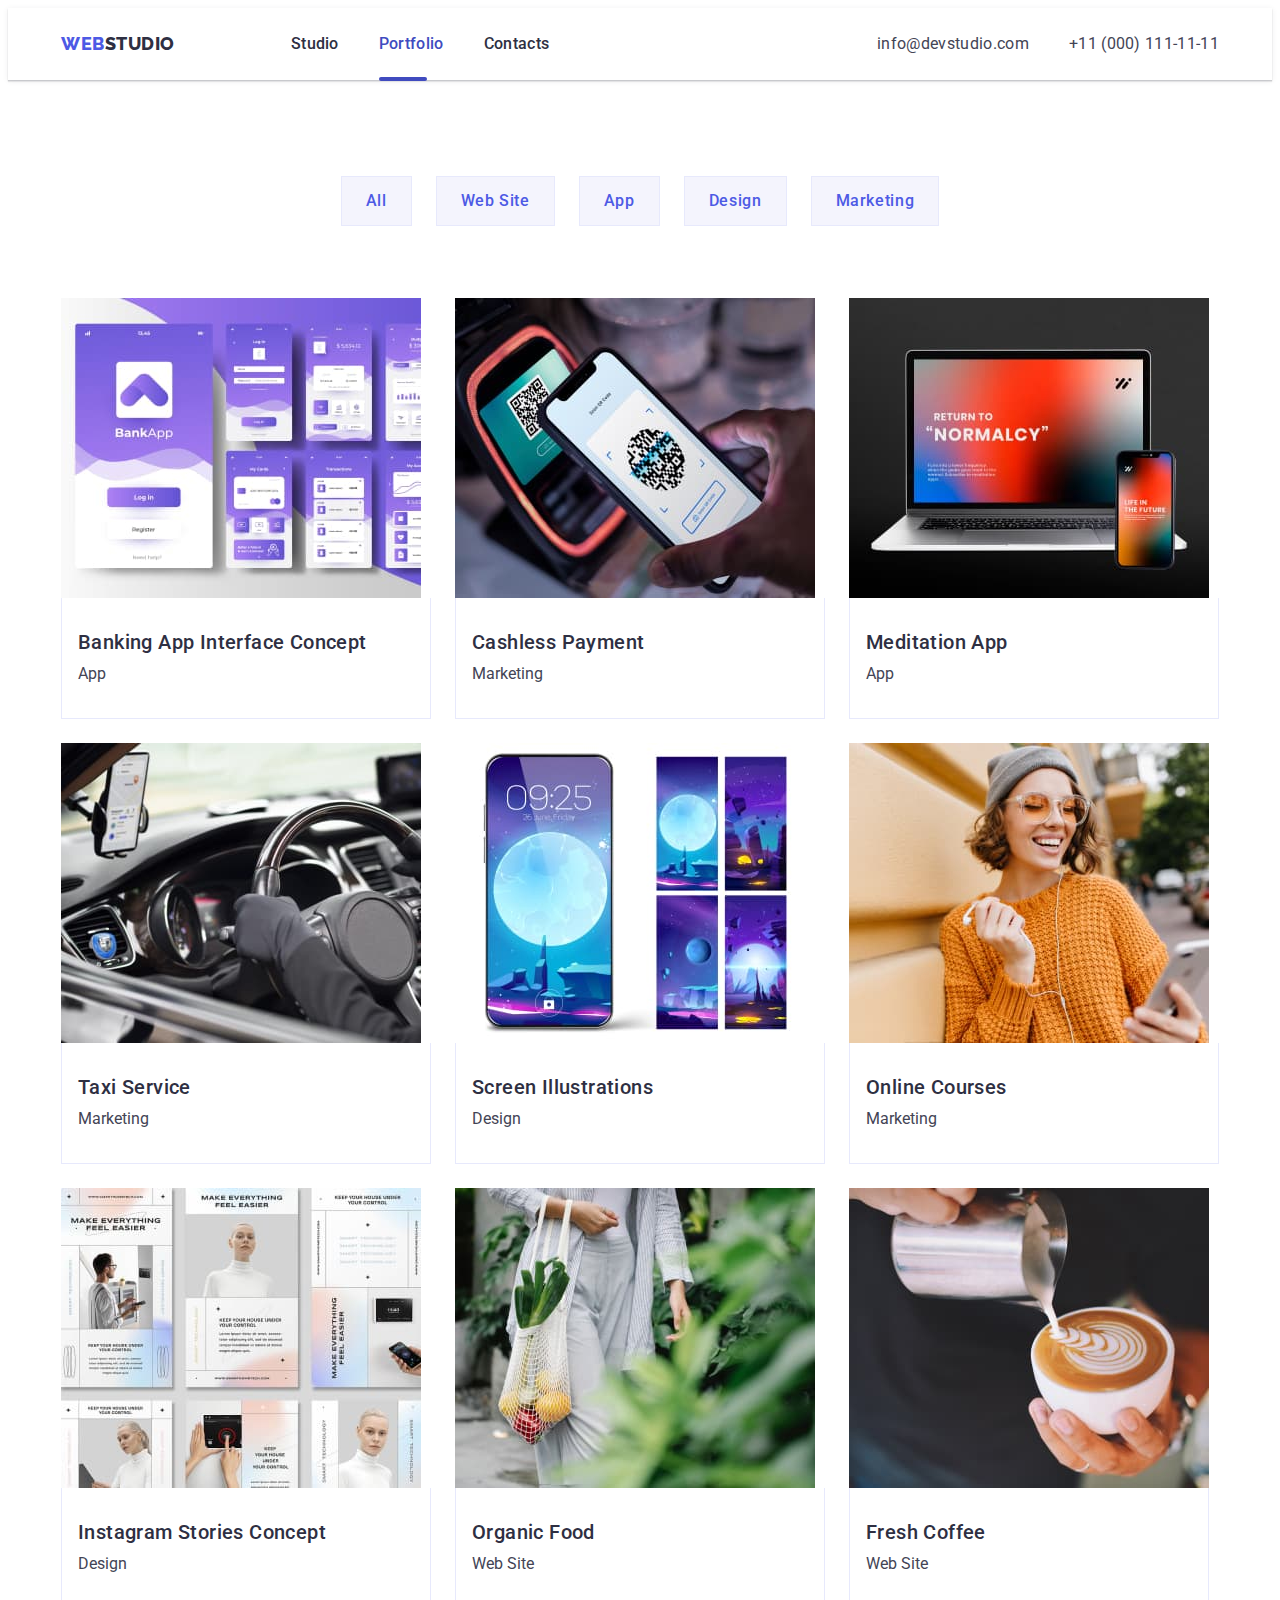
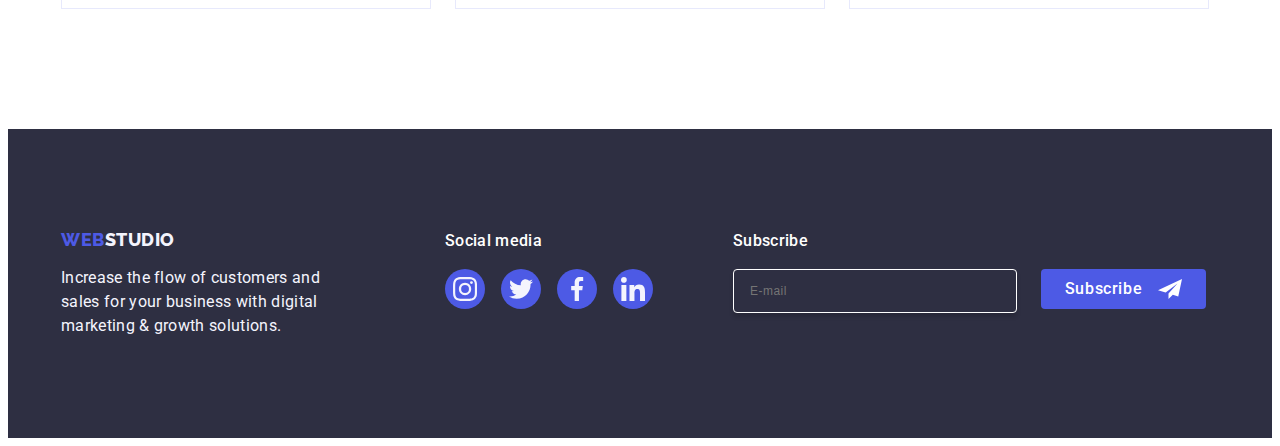
==== commit 6b5b8c03: "mobile menu" ====
--- a/portfolio.html
+++ b/portfolio.html
@@ -17,8 +17,7 @@
       crossorigin="anonymous"
       referrerpolicy="no-referrer"
     />
-    <link rel="stylesheet" href="./css/common.css" />
-    <link rel="stylesheet" href="./css/reset.css" />
+    <link rel="stylesheet" href="css/mobil.css" />
     <link rel="stylesheet" href="./css/styles.css" />
   </head>
   <body>
@@ -322,7 +321,12 @@
 
           <form class="footer-form" name="subscribe-form">
             <label class="footer-label">
-              <input class="footer-input" type="email" placeholder="E-mail" />
+              <input
+                class="footer-input"
+                type="email"
+                name="subscribe-user-email"
+                placeholder="E-mail"
+              />
             </label>
             <button class="footer-btn" type="submit">
               Subscribe
--- a/css/mobil.css
+++ b/css/mobil.css
@@ -0,0 +1,117 @@
+body {
+    font-family: -apple-system, BlinkMacSystemFont, 'Segoe UI', Roboto, Oxygen,
+        Ubuntu, Cantarell, 'Open Sans', 'Helvetica Neue', sans-serif;
+    line-height: 1.5;
+    color: #212121;
+    background-color: #fff;
+}
+
+.container {
+    min-width: 320px;
+    max-width: 1170px;
+    padding-left: 15px;
+    padding-right: 15px;
+    margin-left: auto;
+    margin-right: auto;
+}
+
+.page-header {
+    box-shadow: 0px 2px 4px -1px rgb(0 0 0 / 20%),
+        0px 4px 5px 0px rgb(0 0 0 / 14%), 0px 1px 10px 0px rgb(0 0 0 / 12%);
+}
+
+.page-header .container {
+    min-height: 80px;
+    display: flex;
+    align-items: center;
+    justify-content: flex-end;
+}
+
+.menu {
+    display: flex;
+    padding: 0;
+    margin: 0;
+    list-style: none;
+}
+
+@media (max-width: 767px) {
+    .menu {
+        display: none;
+    }
+}
+
+.menu .link {
+    padding: 10px;
+    color: inherit;
+    text-decoration: none;
+}
+
+.menu .link:hover,
+.menu .link:focus {
+    text-decoration: underline;
+}
+
+.menu-toggle {
+    min-height: 40px;
+    min-width: 40px;
+    display: flex;
+    align-items: center;
+    justify-content: center;
+
+    margin: 0;
+    padding: 0;
+    background-color: transparent;
+    cursor: pointer;
+    border: none;
+    border-radius: 50%;
+    outline: none;
+}
+
+@media (min-width: 768px) {
+    .menu-toggle {
+        display: none;
+    }
+}
+
+.menu-toggle:hover,
+.menu-toggle:focus {
+    background-color: rgba(0, 0, 0, 0.1);
+}
+
+.menu-container {
+    position: fixed;
+    top: 0;
+    left: 0;
+    width: 100vw;
+    height: 100vh;
+    padding: 32px;
+    background-color: #3f51b5;
+    z-index: 999;
+
+    transform: translateX(100%);
+    transition: transform 250ms ease-in-out;
+}
+
+.menu-container.is-open {
+    transform: translateX(0);
+}
+
+.menu-container .menu-toggle {
+    position: absolute;
+    top: 16px;
+    right: 16px;
+    color: #fff;
+}
+
+.mobile-menu {
+    padding: 0;
+    margin: 0;
+    list-style: none;
+}
+
+.mobile-menu .link {
+    display: block;
+    padding: 10px;
+    color: #fff;
+    text-decoration: none;
+}--- a/css/styles.css
+++ b/css/styles.css
@@ -1,3 +1,128 @@
+:root {
+    --primary-font: Roboto, sans-serif;
+    --secondary-font: Raleway, sans-serif;
+    --text-color: #434455;
+    --color-primary: #FFFFFF;
+    --text-color-secondary: #4D5AE5;
+    --color-secondary: #404bbf;
+    --accent-color: #2E2F42;
+    --color-light: #F4F4FD;
+    --icon-second: #8E8F99;
+    --icon-color-button: #31D0AA;
+
+    /* Other */
+    --items: 4;
+    --indent-col: 32px;
+    --indent-row: 32px;
+    --idx-icon: 10;
+    --idx-header: 100;
+    --idx-modal: 1000;
+
+    --trns-fast: 300ms ease;
+    --trns-slow: 800ms ease-out;
+}
+h1,
+h2,
+h3,
+h4,
+h5,
+h6,
+p {
+    margin: 0;
+}
+
+ul,
+ol {
+    margin: 0;
+    padding: 0;
+}
+
+
+.list {
+    margin: 0;
+    padding: 0;
+    list-style-type: none;
+}
+
+.link {
+    text-decoration: none;
+}
+
+button {
+    cursor: pointer;
+}
+
+img {
+    display: block;
+}
+
+body {
+    font-family: var(--primary-font);
+    color: var(--text-color);
+    background-color: var(--color-primary);
+}
+
+a {
+    text-decoration: none;
+}
+
+.visually-hidden {
+    position: absolute;
+    width: 1px;
+    height: 1px;
+    margin: -1px;
+    border: 0;
+    padding: 0;
+    white-space: nowrap;
+    clip-path: inset(100%);
+    clip: rect(0 0 0 0);
+    overflow: hidden;
+}
+
+/* Overlay text styles */
+.overlay {
+    position: absolute;
+    top: 0;
+    left: 0;
+    transform: translateY(100%);
+
+    width: 100%;
+    height: 100%;
+    padding: 40px;
+    display: flex;
+    align-items: center;
+    justify-content: center;
+
+    background-image: linear-gradient rgba(46, 47, 66, 0.7), rgba(46, 47, 66, 0.7);
+    backdrop-filter: blur(8px);
+    border-radius: 15px 15px 0px 0px;
+
+    transition: transform var(--trns-slow);
+}
+
+/* Phone screen */
+.container {
+    min-width: 428px;
+    max-width: 432px;
+    padding: 0 16px;
+    margin: 0 auto;
+}
+
+/* Tablet screen */
+@media screen and (min-width: 768px) {
+.container {
+        max-width: 736px;
+    }
+}
+
+/* Desktop screen */
+@media screen and (min-width: 1158px) {
+.container {
+        max-width: 1158px;
+    }
+}
+
+
 /* Header */
 .header {
     background-color: var(--color-primary);
@@ -39,7 +164,11 @@
     gap: 40px;
     color: var(--color-secondary);
 }
-
+@media only screen and (max-width: 767px) {
+  .header-list {
+    display: none;
+  }
+}
 .header-item {
     color: var(--accent-color);
     font-family: var(--primary-font);
@@ -84,6 +213,11 @@
 .header-social {
     display: flex;
     gap: 40px;
+}
+@media only screen and (max-width: 767px) {
+    .header-social {
+        display: none;
+    }
 }
 .wrapper{
     display: flex;
@@ -205,7 +339,17 @@
  
 /* Feature section*/
 .feature {
+    padding: 96px 0;
+}
+@media screen and (min-width: 1158px) {
+.feature {
     padding: 120px 0;
+  }
+}
+@media only screen and (max-width: 1158px) {
+.feature-wrapper {
+    display: none;
+  }
 }
 .feature-wrapper {
     display: flex;
@@ -257,8 +401,12 @@
 
 /* Made section */
 
+
 .made {
     padding: 0 0 120px;
+
+  
+    
 }
 .made-subtitle {
     font-size: 36px;
@@ -725,10 +873,13 @@
 .modal-btn:hover,
 .modal-btn:focus {
     background-color: var(--color-secondary);
+    
+    border: none;
+}
+.modal-btn:hover .modal-btn-icon,
+.modal-btn:focus .modal-btn-icon {
     fill: #ffffff;
-    border: none;
-}
-
+}
 .modal-btn-icon {
     display: block;
     stroke: currentColor;
@@ -745,65 +896,214 @@
     margin-bottom: 16px;
 }
 .modal-form{
-    margin-left: 24px;
-    margin-right: 24px;
+    
     margin-bottom: 24px;
 }
 .modal-label {
-    display: flex;
+    display: block;
     margin-bottom: 4px;
     font-size: 12px;
-        
+    letter-spacing: 0.04em;
     font-weight: 400;
     line-height: 1.17em;
-    letter-spacing: -0.04em;
-    color: rgba(64, 64, 64, 0.3);
+    letter-spacing: 0.04em;
+    color: var(--icon-second);
 }
 
 .modal-field {
     position: relative;
+    
+}
+
+.modal-input {
+    height: 40px;
+    width: 100%; 
+    outline: transparent;
+    background-color: transparent;
+    padding-left: 38px;
+    border-radius: 4px;
+    border: 1px solid rgba(46,47,66,0.4);
+    transition: border-color 250ms cubic-bezier(0.4, 0, 0.2, 1);
+
+}
+.modal-input:focus{
+    border-color: var(--text-color-secondary);
+}
+
+.modal-container-form{
     margin-bottom: 8px;
 }
-
-.modal-input {
+.modal-icon {
+    position: absolute;
+    left: 16px;
+    top: 50%;
+    transform: translateY(-50%);
+    transition: fill 250ms cubic-bezier(0.4, 0, 0.2, 1);
+
+}
+.modal-input:focus + .modal-icon{
+    fill: var(--text-color-secondary);
+}
+
+
+.modal-coment {
+    
+}
+
+.modal-coment-field {
     width: 100%;
-   
-    height: 58px;
-    width: 100%;
-     
-        font-size: 18px;
-        letter-spacing: -0.02em;
-        color: #404040;
-    
-        border-radius: 4px;
-        border: 2px solid rgba(17, 17, 17, 0.05);
-        box-shadow: 0px 5px 5px 0px rgba(0, 0, 0, 0.03);
-        outline: transparent;
-        transition: border-color var(--trns-fast);
-}
-
-.modal-icon {}
-
-.error {}
-
-.warning {}
-
-.modal-coment {
-    margin-bottom: 8px;
-}
-
-.modal-coment-field {
-    display: block;
-    width: 100%;
-    height: 137px;
-    padding: 22px 24px;
-
+    height: 120px;
     font-size: 12px;
-    letter-spacing: -0.02em;
-
-    border-radius: 13px;
-    border: 2px solid rgba(46, 47, 66, 0.04);
+    line-height: 1.17em;
+    letter-spacing: 0.04em;
+    color: rgba(46, 47, 66, 0.4);
+    border: 1px solid rgba(46, 47, 66, 0.4);
+    border-radius: 4px;
+    background-color: transparent;   
+    padding: 8px 16px;
     outline: transparent;
     resize: none;
-    transition: border-color var(--trns-fast);
+    transition: border-color 250ms cubic-bezier(0.4, 0, 0.2, 1);   
+}
+.modal-coment-field:focus-within {
+    border-color: var(--text-color-secondary);
+}
+.textaria{
+    margin-bottom: 16px;
+}
+.agreem{
+    margin-bottom: 24px;
+}
+.modal-agreement{
+    display: block;
+    font-style: 12px;
+    line-height: 1.17;
+    letter-spacing: 0.04em;
+    color: var(--icon-second);
+    font-size: 12px;
+}
+.modal-policy{
+    width: 16px;
+    height: 16px;
+    border: 1px solid rgba(46, 47, 66, 0.4);
+    border-radius: 2px;
+    transition: background-color 250ms cubic-bezier(0.4, 0, 0.2, 1), border 250ms cubic-bezier(0.4, 0, 0.2, 1), fill 250ms cubic-bezier(0.4, 0, 0.2, 1);
+    display: inline-flex;
+    align-items: center;
+    justify-content: center;
+    fill: transparent;
+    margin-right: 8px;
+    background-color: var(--color-primary);
+}
+.modal-agreement-link{
+    color: var(--text-color-secondary);
+}
+
+.modal-agreement-input{
+    appearance: none;
+}
+.modal-agreement-input:checked + .modal-agreement .modal-checkbox-icon {
+    fill: var(--color-primary);
+}
+.modal-agreement-input:checked + .modal-agreement > .modal-policy {
+    background-color: var(--color-secondary);
+    border: none;
+    fill: var(--color-light);
+}
+/**
+  |============================
+  | Mobile menu styles
+  |============================
+*/
+/* header menu */
+
+
+/*
+.menu-toggle:hover,
+.menu-toggle:focus {
+    background-color: rgba(0, 0, 0, 0.1);
+}
+
+.menu-container {
+    position: fixed;
+    top: 0;
+    left: 0;
+
+    display: flex;
+    flex-direction: column;
+
+    width: 100%;
+    height: 100%;
+    padding: 20px;
+    padding-top: 136px;
+    background-color: #1e1823;
+    z-index: 999;
+
+    transform: translateX(100%);
+    transition: transform 250ms ease-in-out;
+}
+
+.menu-container.is-open {
+    transform: translateX(0);
+}
+
+.menu-container .menu-toggle {
+    position: absolute;
+    top: 20px;
+    right: 20px;
+    color: #fff;
+}
+
+.mobile-menu {
+    margin-bottom: auto;
+}
+@media only screen and (min-width: 768px) {
+    .toggle-menu {
+        display: none;
+    }
+}
+.mobile-menu-item:not(:last-child) {
+    margin-bottom: 24px;
+}
+
+.mobile-menu-link {
+    font-size: 14px;
+    font-weight: 500;
+    line-height: 1.14;
+    letter-spacing: -0.02em;
+    color: var(--light-cl);
+}
+.mobile-menu {
+    margin-bottom: auto;
+}
+.mobile-socials .socials-link {
+    width: 40px;
+    height: 40px;
+    border-radius: 10px;
+    border: 1px solid rgba(255, 255, 255, 0.1);
+}
+
+.mobile-socials .socials-icon {
+    fill: var(--light-cl);
+    stroke: none;
+}*/
+
+
+.toggle-menu {
+    min-height: 22px;
+    min-width: 32px;
+    display: flex;
+    align-items: center;
+    justify-content: center;
+
+    padding: 0;
+    border: none;
+    background-color: transparent;
+    outline: none;
+    cursor: pointer;
+}
+@media only screen and (min-width: 768px) {
+    .toggle-menu {
+        display: none;
+    }
 }